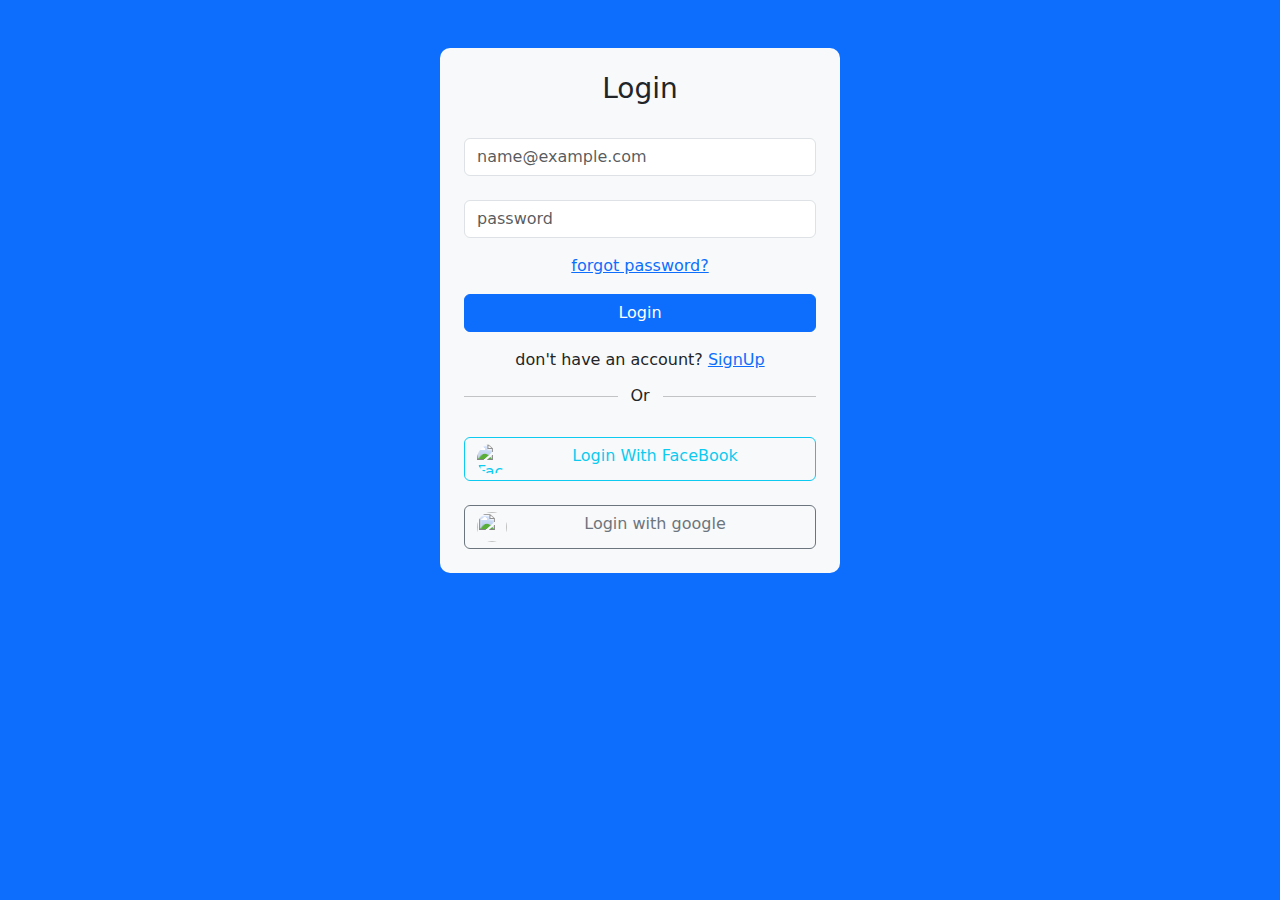
==== Login-form/index.html @ 6342c3ed "Upload All HTML Projects" ====
<!DOCTYPE html>
<html lang="en">
  <head>
    <meta charset="UTF-8" />
    <meta name="viewport" content="width=device-width, initial-scale=1.0" />
    <title>Login Form</title>
    <link rel="stylesheet" href="assests/css/style.css" />
    <link
      rel="stylesheet"
      href="	https://cdn.jsdelivr.net/npm/bootstrap@5.3.3/dist/css/bootstrap.min.css" />
  </head>
  <body class="bg-primary d-flex justify-content-center align-item-center">
    <div class="wrraper bg-light m-5">
      <form class="p-4">
        <h3 class="text-center">Login</h3>
        <div>
          <label class="form-label"></label>
          <input
            type="email"
            class="form-control"
            placeholder="name@example.com" />
        </div>
        <div class="mb-3">
          <label class="form-label"></label>
          <input type="password" class="form-control" placeholder="password" />
        </div>
        <div class="text-center">
          <a href="#">forgot password?</a>
        </div>
        <div>
          <button class="btn btn-primary mt-3" style="width: 100%">
            Login
          </button>
        </div>
        <div class="text-center mt-3">
          don't have an account? <a href="#">SignUp</a>
        </div>
        <div class="or-bg text-center mt-4">
          <hr />
          <span class="text-center d-inline-block bg-light">Or</span>
        </div>
        <div class="btn-facebook">
          <button class="btn btn-outline-info" style="width: 100%">
            <img
              src="https://media.kasperskydaily.com/wp-content/uploads/sites/36/2021/02/19172749/what-is-off-facebook-activity-featured.jpg"
              alt="Facebook Image" />
            Login With FaceBook
          </button>
        </div>
        <div class="google">
          <button class="btn btn-outline-secondary mt-4" style="width: 100%">
            <img
              src="https://yt3.googleusercontent.com/rhqKhfZPaVKRfPi1UvaoekFcSVkipICyGmshnUT9SYMR2JMI8G40YqtaOqz94Ao5rdu_NE0nAw=s900-c-k-c0x00ffffff-no-rj"
              alt="" />
            Login with google
          </button>
        </div>
      </form>
    </div>
  </body>
</html>
---- Login-form/assests/css/style.css ----
* {
  margin: 0;
  padding: 0;
  box-sizing: border-box;
}

.wrraper {
  width: 400px;
  border-radius: 10px;
}

form div.btn-facebook button img {
  width: 30px;
  height: 30px;
  object-fit: cover;
  border-radius: 50px;
  float: left;
}

form div.google button img {
  width: 30px;
  height: 30px;
  object-fit: cover;
  border-radius: 50px;
  float: left;
}

form div.or-bg span {
  position: relative;
  top: -29px;
  width: 45px;
}
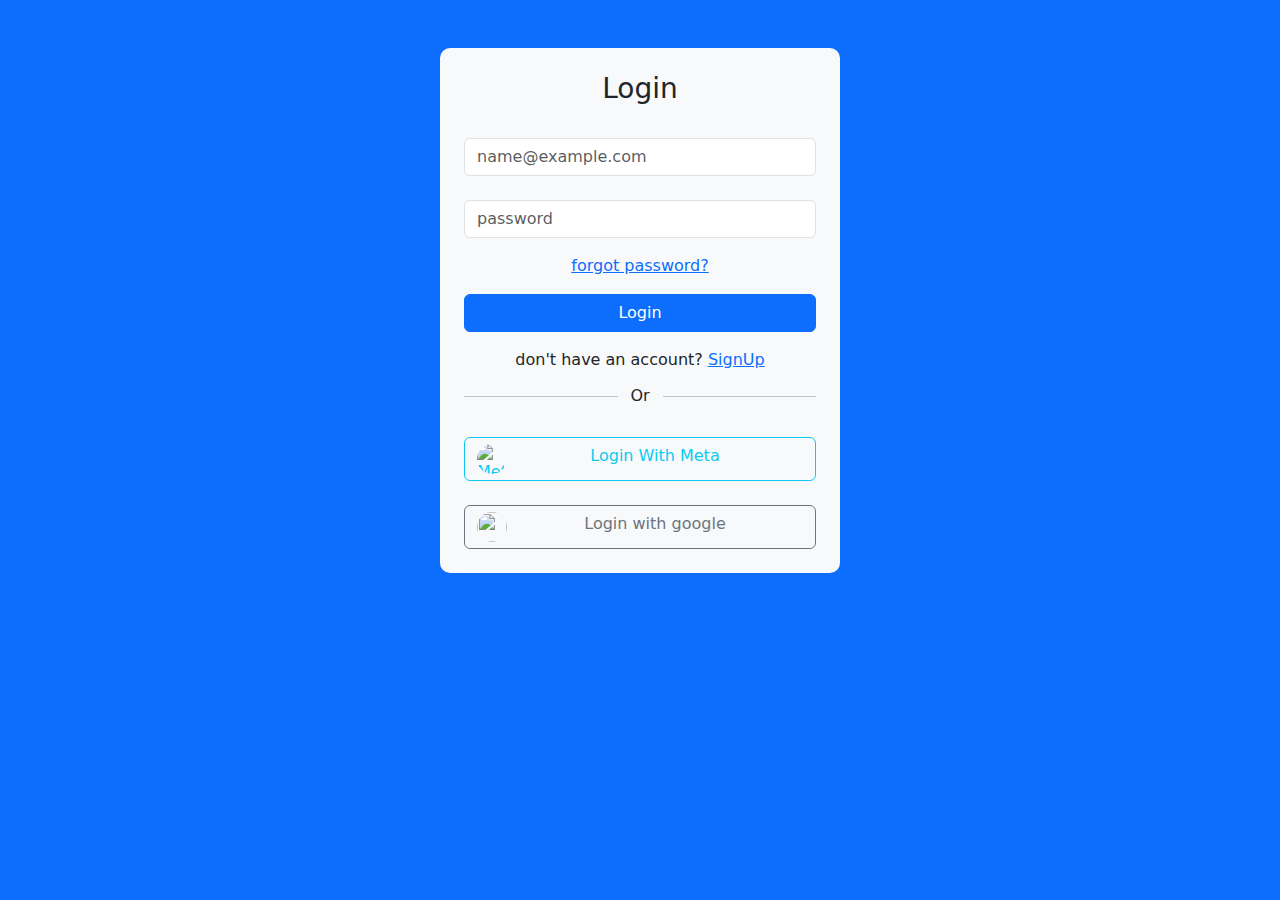
==== commit fc16c9b4: "UI Changes" ====
--- a/Login-form/index.html
+++ b/Login-form/index.html
@@ -8,7 +8,12 @@
     <link
       rel="stylesheet"
       href="	https://cdn.jsdelivr.net/npm/bootstrap@5.3.3/dist/css/bootstrap.min.css" />
+    <link
+      rel="icon"
+      type="image/x-icon"
+      href="https://encrypted-tbn0.gstatic.com/images?q=tbn:ANd9GcR61qCYZ21r-Q_RjKQUTGUmHDluL2Cc59J49w&s" />
   </head>
+
   <body class="bg-primary d-flex justify-content-center align-item-center">
     <div class="wrraper bg-light m-5">
       <form class="p-4">
@@ -39,18 +44,18 @@
           <hr />
           <span class="text-center d-inline-block bg-light">Or</span>
         </div>
-        <div class="btn-facebook">
+        <div class="btn-meta">
           <button class="btn btn-outline-info" style="width: 100%">
             <img
-              src="https://media.kasperskydaily.com/wp-content/uploads/sites/36/2021/02/19172749/what-is-off-facebook-activity-featured.jpg"
-              alt="Facebook Image" />
-            Login With FaceBook
+              src="https://encrypted-tbn0.gstatic.com/images?q=tbn:ANd9GcS9emO0viDiXFwFrOmTm7jo4an42EzPnwUrrA&s"
+              alt="Meta Image" />
+            Login With Meta
           </button>
         </div>
         <div class="google">
           <button class="btn btn-outline-secondary mt-4" style="width: 100%">
             <img
-              src="https://yt3.googleusercontent.com/rhqKhfZPaVKRfPi1UvaoekFcSVkipICyGmshnUT9SYMR2JMI8G40YqtaOqz94Ao5rdu_NE0nAw=s900-c-k-c0x00ffffff-no-rj"
+              src="https://encrypted-tbn0.gstatic.com/images?q=tbn:ANd9GcSlCTsTCAtFuNA5LgMgQgFQcTtDWG17IRWoIw&s"
               alt="" />
             Login with google
           </button>
--- a/Login-form/assests/css/style.css
+++ b/Login-form/assests/css/style.css
@@ -9,7 +9,7 @@
   border-radius: 10px;
 }
 
-form div.btn-facebook button img {
+form div.btn-meta button img {
   width: 30px;
   height: 30px;
   object-fit: cover;
@@ -29,4 +29,4 @@
   position: relative;
   top: -29px;
   width: 45px;
-}
+}